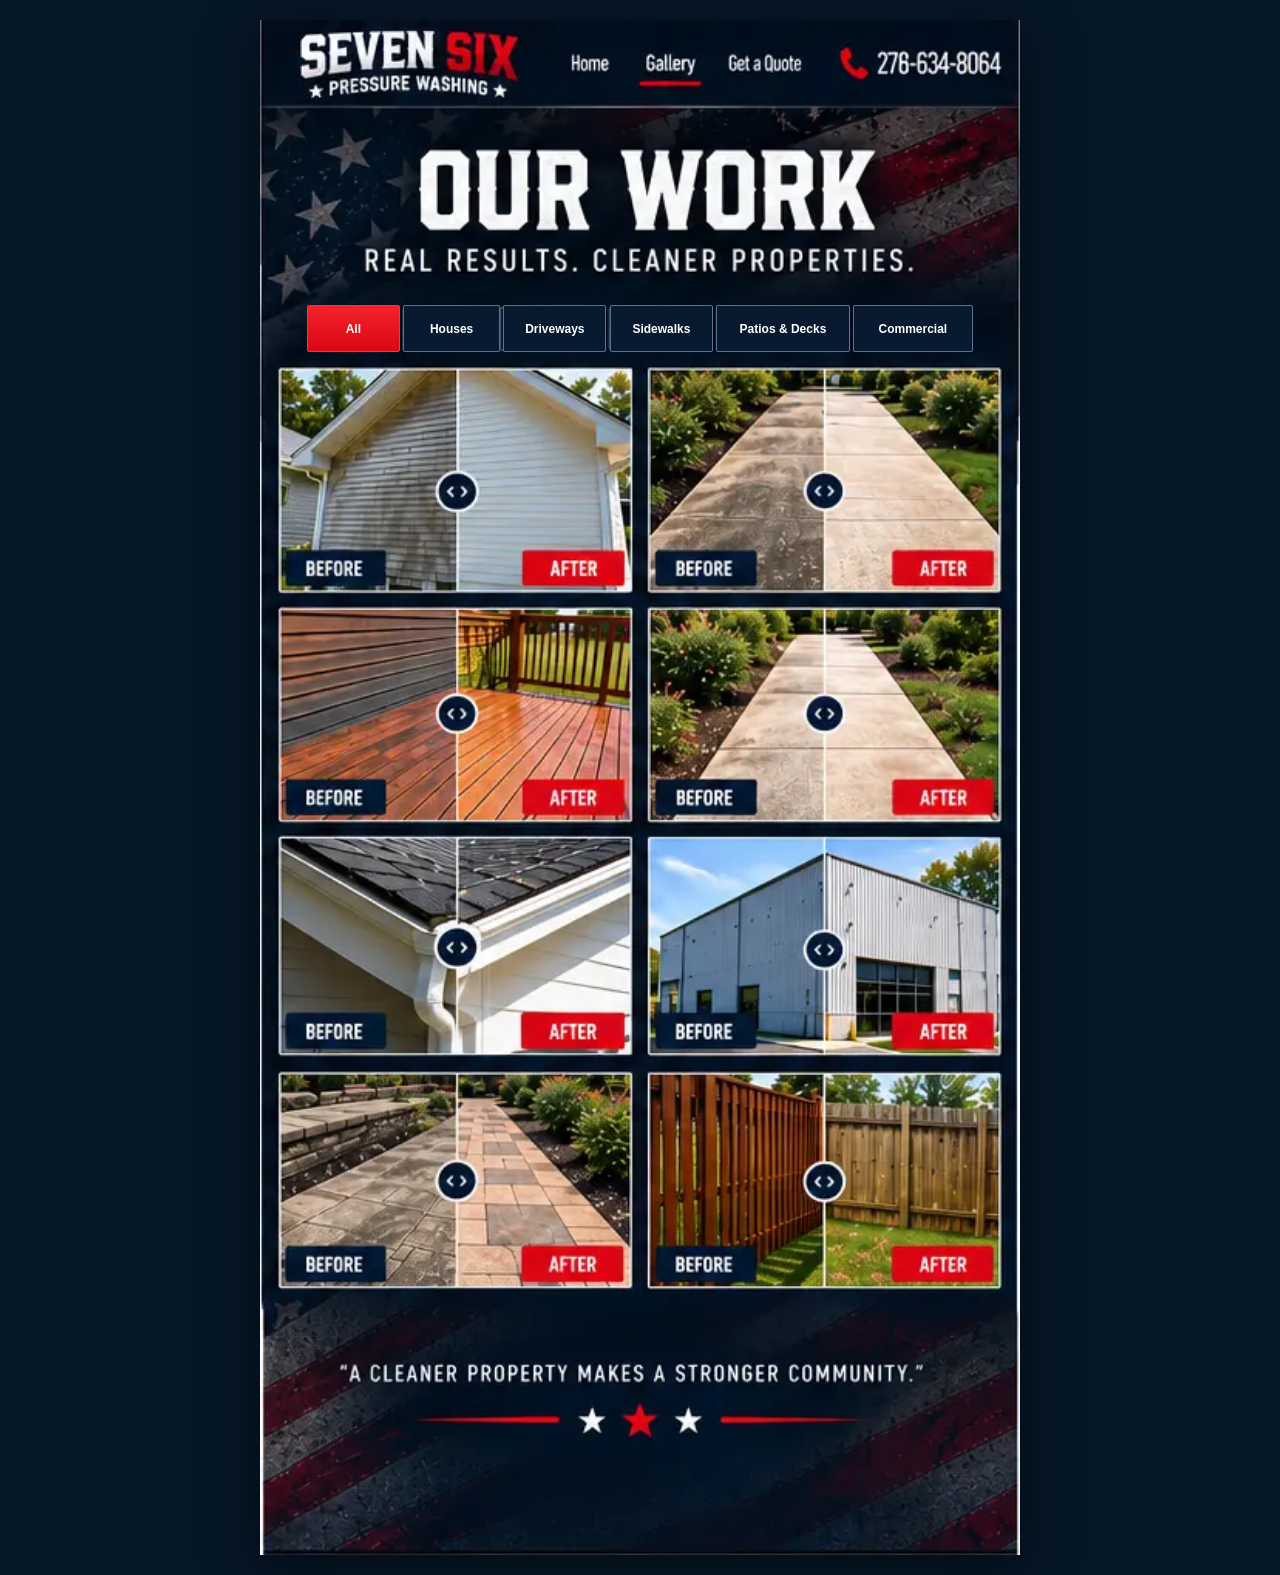
==== gallery.html @ 6d21f6ab "Bust cached site assets after artwork repair" ====
<!doctype html>
<html lang="en">
  <head>
    <meta charset="utf-8">
    <meta name="viewport" content="width=device-width, initial-scale=1">
    <meta name="description" content="See pressure-washing results from Seven Six Pressure Washing LLC.">
    <title>Gallery | Seven Six Pressure Washing LLC</title>
    <link rel="stylesheet" href="styles.css?v=20260911b">
  </head>
  <body>
    <main class="page-shell gallery-page">
      <img class="page-art" src="assets/gallery.webp?v=20260911b" width="492" height="994" alt="Seven Six Pressure Washing before-and-after project gallery">

      <a class="hotspot g-logo" href="index.html" aria-label="Seven Six Pressure Washing home"></a>
      <a class="hotspot g-home" href="index.html" aria-label="Home"></a>
      <a class="hotspot g-gallery" href="gallery.html" aria-label="Gallery" aria-current="page"></a>
      <a class="hotspot g-quote" href="quote.html" aria-label="Get a Quote"></a>
      <a class="hotspot g-phone" href="tel:+12766348064" aria-label="Call 276-634-8064"></a>

      <div class="gallery-filters" role="group" aria-label="Filter gallery">
        <button class="gallery-filter active" type="button" data-filter="all" aria-pressed="true">All</button>
        <button class="gallery-filter" type="button" data-filter="houses" aria-pressed="false">Houses</button>
        <button class="gallery-filter" type="button" data-filter="driveways" aria-pressed="false">Driveways</button>
        <button class="gallery-filter" type="button" data-filter="sidewalks" aria-pressed="false">Sidewalks</button>
        <button class="gallery-filter" type="button" data-filter="patios" aria-pressed="false">Patios &amp; Decks</button>
        <button class="gallery-filter" type="button" data-filter="commercial" aria-pressed="false">Commercial</button>
      </div>

      <div class="gallery-card gc-1" data-category="houses" aria-hidden="true"></div>
      <div class="gallery-card gc-2" data-category="sidewalks" aria-hidden="true"></div>
      <div class="gallery-card gc-3" data-category="patios" aria-hidden="true"></div>
      <div class="gallery-card gc-4" data-category="sidewalks" aria-hidden="true"></div>
      <div class="gallery-card gc-5" data-category="houses" aria-hidden="true"></div>
      <div class="gallery-card gc-6" data-category="commercial" aria-hidden="true"></div>
      <div class="gallery-card gc-7" data-category="driveways" aria-hidden="true"></div>
      <div class="gallery-card gc-8" data-category="patios" aria-hidden="true"></div>
    </main>
    <script src="script.js?v=20260911b"></script>
  </body>
</html>
---- styles.css ----
:root {
  color-scheme: dark;
  --navy: #061728;
  --navy-deep: #00101f;
  --red: #ed111d;
}

* {
  box-sizing: border-box;
}

html,
body {
  margin: 0;
  min-height: 100%;
  background: var(--navy);
  font-family: Arial, Helvetica, sans-serif;
}

.page-shell {
  position: relative;
  width: min(100vw, 760px);
  margin: 0 auto;
  overflow: hidden;
  background: var(--navy);
  line-height: 0;
}

.home-page {
  aspect-ratio: 512 / 994;
}

.gallery-page {
  aspect-ratio: 492 / 994;
}

.quote-page {
  aspect-ratio: 511 / 994;
}

.page-art {
  display: block;
  width: 100%;
  height: 100%;
  object-fit: fill;
}

.hotspot {
  position: absolute;
  z-index: 30;
  display: block;
  border-radius: 3px;
}

.hotspot:focus-visible,
.gallery-filter:focus-visible,
.qf:focus-visible,
.q-checks input:focus-visible,
.q-submit:focus-visible {
  outline: 3px solid #fff;
  outline-offset: -3px;
  box-shadow: 0 0 0 2px var(--red);
}

/* Home navigation and quote buttons */
.h-logo { left: 3%; top: 0; width: 35%; height: 5.7%; }
.h-home { left: 41.5%; top: 0; width: 10.5%; height: 5.7%; }
.h-gallery { left: 52%; top: 0; width: 10%; height: 5.7%; }
.h-quote { left: 62%; top: 0; width: 14%; height: 5.7%; }
.h-phone { left: 76%; top: 0; width: 24%; height: 5.7%; }
.h-cta1 { left: 8.9%; top: 37.1%; width: 46.2%; height: 4.5%; }
.h-cta2 { left: 24.1%; top: 76.1%; width: 52%; height: 4.9%; }

/* Gallery navigation */
.g-logo { left: 2%; top: 0; width: 35%; height: 5.7%; }
.g-home { left: 38.5%; top: 0; width: 10%; height: 5.7%; }
.g-gallery { left: 48.5%; top: 0; width: 12%; height: 5.7%; }
.g-quote { left: 60.5%; top: 0; width: 16%; height: 5.7%; }
.g-phone { left: 76.5%; top: 0; width: 23.5%; height: 5.7%; }

.gallery-filters {
  position: absolute;
  z-index: 25;
  left: 6.15%;
  top: 18.55%;
  width: 87.65%;
  height: 3.1%;
  display: grid;
  grid-template-columns: 14% 14.5% 15.5% 15.5% 20% 18%;
  gap: 0.5%;
  line-height: 1;
}

.gallery-filter {
  min-width: 0;
  padding: 0;
  border: 1px solid rgba(154, 179, 203, 0.58);
  border-radius: 2px;
  background: #071a30;
  color: #fff;
  font: 700 clamp(7px, 1.55vw, 12px) / 1 "Arial Narrow", Arial, sans-serif;
  cursor: pointer;
}

.gallery-filter.active {
  border-color: #ff3340;
  background: linear-gradient(#f3222c, #d90815);
}

.gallery-card {
  position: absolute;
  z-index: 20;
  border-radius: 2px;
  background: transparent;
  pointer-events: none;
  transition: background-color 160ms ease;
}

.gallery-card.dimmed {
  background: rgba(0, 12, 25, 0.78);
}

.gc-1 { left: 2.4%; top: 22.7%; width: 46.4%; height: 14.6%; }
.gc-2 { left: 51%; top: 22.7%; width: 46.5%; height: 14.6%; }
.gc-3 { left: 2.4%; top: 38.2%; width: 46.4%; height: 14.2%; }
.gc-4 { left: 51%; top: 38.2%; width: 46.5%; height: 14.2%; }
.gc-5 { left: 2.4%; top: 53.2%; width: 46.4%; height: 14.2%; }
.gc-6 { left: 51%; top: 53.2%; width: 46.5%; height: 14.2%; }
.gc-7 { left: 2.4%; top: 68.5%; width: 46.4%; height: 14.3%; }
.gc-8 { left: 51%; top: 68.5%; width: 46.5%; height: 14.3%; }

/* Quote navigation and contact links */
.q-logo { left: 2%; top: 0; width: 35%; height: 5.7%; }
.q-home { left: 37%; top: 0; width: 10%; height: 5.7%; }
.q-gallery { left: 46.5%; top: 0; width: 12%; height: 5.7%; }
.q-quote { left: 57.5%; top: 0; width: 17%; height: 5.7%; }
.q-phone { left: 74%; top: 0; width: 26%; height: 5.7%; }
.q-contact-phone { left: 59%; top: 32.8%; width: 37%; height: 3.6%; }
.q-email { left: 59%; top: 36.4%; width: 40%; height: 3.6%; }

.hours-cover {
  position: absolute;
  z-index: 12;
  left: 56.75%;
  top: 45.35%;
  width: 43.25%;
  height: 9.8%;
  background:
    radial-gradient(circle at 14% 25%, rgba(34, 58, 80, 0.22), transparent 42%),
    linear-gradient(180deg, #001529 0%, #000d1c 100%);
}

.overlay-form {
  position: absolute;
  z-index: 25;
  inset: 0;
  margin: 0;
  border: 0;
  line-height: 1.15;
  pointer-events: none;
}

.qf,
.q-checks,
.q-submit,
.q-status {
  position: absolute;
  pointer-events: auto;
}

.qf {
  min-width: 0;
  border: 1px solid rgba(7, 25, 45, 0.18);
  border-radius: 2px;
  background: rgba(255, 255, 255, 0.97);
  color: #10243b;
  font-size: clamp(8px, 2.05vw, 14px);
  line-height: normal;
  outline: none;
  padding: 0 1.7%;
}

.qf:focus {
  border-color: var(--red);
  box-shadow: inset 0 0 0 1px var(--red);
}

.qf-name { left: 3.65%; top: 31.15%; width: 49.2%; height: 2.85%; }
.qf-phone { left: 3.65%; top: 34.55%; width: 49.2%; height: 2.85%; }
.qf-email { left: 3.65%; top: 37.95%; width: 49.2%; height: 2.85%; }
.qf-address { left: 3.65%; top: 41.35%; width: 49.2%; height: 2.85%; }
.qf-type { left: 3.65%; top: 46.55%; width: 49.2%; height: 2.95%; padding-right: 1%; }
.qf-sqft { left: 3.65%; top: 50.05%; width: 49.2%; height: 2.85%; }

.q-checks {
  left: 3.75%;
  top: 55.95%;
  width: 49.1%;
  height: 7.15%;
  display: grid;
  grid-template-columns: 1fr 1.2fr;
  grid-template-rows: repeat(4, 1fr);
  grid-auto-flow: column;
  column-gap: 1.3%;
  margin: 0;
  padding: 0;
  border: 0;
  color: #0b2440;
  font-size: clamp(6px, 1.55vw, 10.5px);
  line-height: 1.05;
}

.q-checks label {
  display: flex;
  align-items: center;
  min-width: 0;
  white-space: nowrap;
}

.q-checks input {
  width: clamp(8px, 2.1vw, 14px);
  height: clamp(8px, 2.1vw, 14px);
  margin: 0 4px 0 0;
  accent-color: var(--red);
}

.qf-details {
  left: 3.65%;
  top: 64.6%;
  width: 49.2%;
  height: 6.6%;
  padding-top: 1.3%;
  resize: none;
}

.qf-contact { left: 3.65%; top: 73.6%; width: 24.7%; height: 2.85%; padding-right: 0.5%; }
.qf-time { left: 30.2%; top: 73.6%; width: 22.65%; height: 2.85%; padding-right: 0.5%; }

.q-submit {
  left: 3.65%;
  top: 77.55%;
  width: 49.2%;
  height: 3.5%;
  border: 0;
  border-radius: 2px;
  background: transparent;
  cursor: pointer;
}

.q-submit:hover,
.q-submit:focus-visible {
  background: rgba(255, 255, 255, 0.08);
}

.q-status {
  left: 3.65%;
  top: 81.25%;
  width: 49.2%;
  min-height: 3.4%;
  display: none;
  padding: 0.7%;
  border-radius: 2px;
  background: #fff;
  color: #10243b;
  font-size: clamp(7px, 1.55vw, 11px);
  line-height: 1.2;
  text-align: center;
}

.q-status.show {
  display: flex;
  align-items: center;
  justify-content: center;
}

.sr-only {
  position: absolute !important;
  width: 1px !important;
  height: 1px !important;
  padding: 0 !important;
  margin: -1px !important;
  overflow: hidden !important;
  clip: rect(0, 0, 0, 0) !important;
  white-space: nowrap !important;
  border: 0 !important;
}

@media (min-width: 761px) {
  body {
    padding: 20px 0;
  }

  .page-shell {
    box-shadow: 0 12px 50px rgba(0, 0, 0, 0.55);
  }
}

@media (prefers-reduced-motion: reduce) {
  .gallery-card {
    transition: none;
  }
}
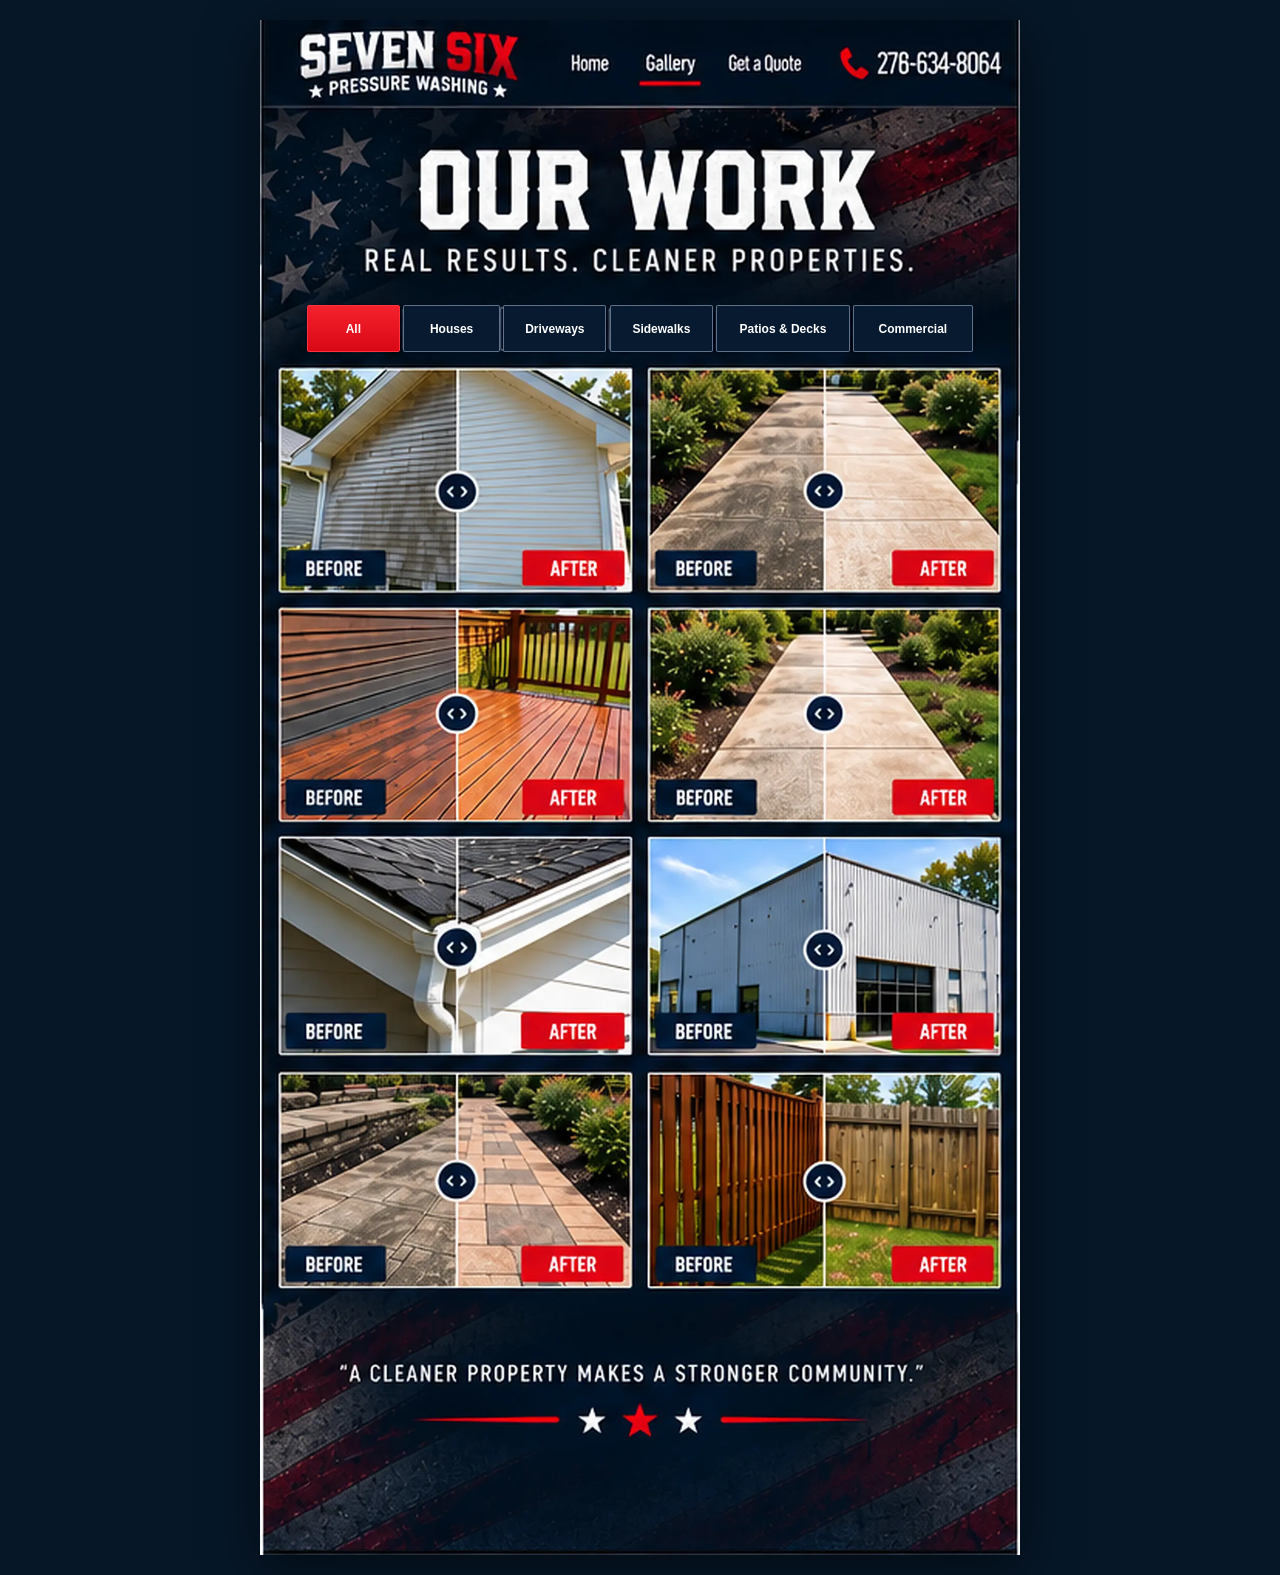
==== commit 134d10c7: "Sharpen page artwork without changing layout" ====
--- a/gallery.html
+++ b/gallery.html
@@ -5,11 +5,11 @@
     <meta name="viewport" content="width=device-width, initial-scale=1">
     <meta name="description" content="See pressure-washing results from Seven Six Pressure Washing LLC.">
     <title>Gallery | Seven Six Pressure Washing LLC</title>
-    <link rel="stylesheet" href="styles.css?v=20260911b">
+    <link rel="stylesheet" href="styles.css?v=20260911c">
   </head>
   <body>
     <main class="page-shell gallery-page">
-      <img class="page-art" src="assets/gallery.webp?v=20260911b" width="492" height="994" alt="Seven Six Pressure Washing before-and-after project gallery">
+      <img class="page-art" src="assets/gallery.webp?v=20260911c" width="492" height="994" alt="Seven Six Pressure Washing before-and-after project gallery">
 
       <a class="hotspot g-logo" href="index.html" aria-label="Seven Six Pressure Washing home"></a>
       <a class="hotspot g-home" href="index.html" aria-label="Home"></a>
--- a/styles.css
+++ b/styles.css
@@ -56,6 +56,7 @@
 .gallery-filter:focus-visible,
 .qf:focus-visible,
 .q-checks input:focus-visible,
+.photo-input:focus-visible + .photo-button,
 .q-submit:focus-visible {
   outline: 3px solid #fff;
   outline-offset: -3px;
@@ -162,6 +163,7 @@
 
 .qf,
 .q-checks,
+.photo-upload,
 .q-submit,
 .q-status {
   position: absolute;
@@ -200,13 +202,13 @@
   display: grid;
   grid-template-columns: 1fr 1.2fr;
   grid-template-rows: repeat(4, 1fr);
-  grid-auto-flow: column;
   column-gap: 1.3%;
   margin: 0;
-  padding: 0;
+  padding: 0.15% 0.1%;
   border: 0;
+  background: rgba(255, 255, 255, 0.98);
   color: #0b2440;
-  font-size: clamp(6px, 1.55vw, 10.5px);
+  font-size: clamp(7px, 1.7vw, 12px);
   line-height: 1.05;
 }
 
@@ -228,9 +230,86 @@
   left: 3.65%;
   top: 64.6%;
   width: 49.2%;
-  height: 6.6%;
+  height: 3.45%;
   padding-top: 1.3%;
   resize: none;
+}
+
+.photo-upload {
+  left: 3.65%;
+  top: 68.35%;
+  width: 49.2%;
+  height: 3.1%;
+  display: grid;
+  grid-template-columns: minmax(0, 1fr) 34%;
+  grid-template-rows: auto auto;
+  column-gap: 2%;
+  align-content: center;
+  padding: 0.25% 0.3% 0.2% 0.7%;
+  border: 1px solid rgba(7, 25, 45, 0.18);
+  border-radius: 2px;
+  background: rgba(247, 249, 251, 0.98);
+  color: #10243b;
+  text-align: left;
+}
+
+.photo-title {
+  grid-column: 1;
+  grid-row: 1;
+  align-self: end;
+  font: 800 clamp(7px, 1.7vw, 12px) / 1 "Arial Narrow", Arial, sans-serif;
+  letter-spacing: 0.04em;
+}
+
+.photo-title span {
+  color: #667484;
+  font-size: 0.82em;
+}
+
+.photo-input {
+  position: absolute;
+  width: 1px;
+  height: 1px;
+  overflow: hidden;
+  clip: rect(0, 0, 0, 0);
+  white-space: nowrap;
+}
+
+.photo-button {
+  grid-column: 2;
+  grid-row: 1 / 3;
+  display: flex;
+  align-items: center;
+  justify-content: center;
+  min-height: 0;
+  border: 1px solid #ff4650;
+  border-radius: 3px;
+  background: linear-gradient(#f5222e, #d90815);
+  color: #fff;
+  font: 800 clamp(7px, 1.65vw, 12px) / 1 Arial, sans-serif;
+  cursor: pointer;
+}
+
+.photo-button:hover {
+  background: #ff2935;
+}
+
+.photo-selection {
+  grid-column: 1;
+  grid-row: 2;
+  align-self: start;
+  min-height: 1em;
+  overflow: hidden;
+  color: #667484;
+  font-size: clamp(6px, 1.35vw, 10px);
+  line-height: 1.1;
+  text-overflow: ellipsis;
+  white-space: nowrap;
+}
+
+.photo-selection.error {
+  color: #c50d18;
+  font-weight: 700;
 }
 
 .qf-contact { left: 3.65%; top: 73.6%; width: 24.7%; height: 2.85%; padding-right: 0.5%; }
@@ -285,6 +364,15 @@
   border: 0 !important;
 }
 
+.honeypot {
+  position: absolute !important;
+  left: -9999px !important;
+  width: 1px !important;
+  height: 1px !important;
+  opacity: 0 !important;
+  pointer-events: none !important;
+}
+
 @media (min-width: 761px) {
   body {
     padding: 20px 0;
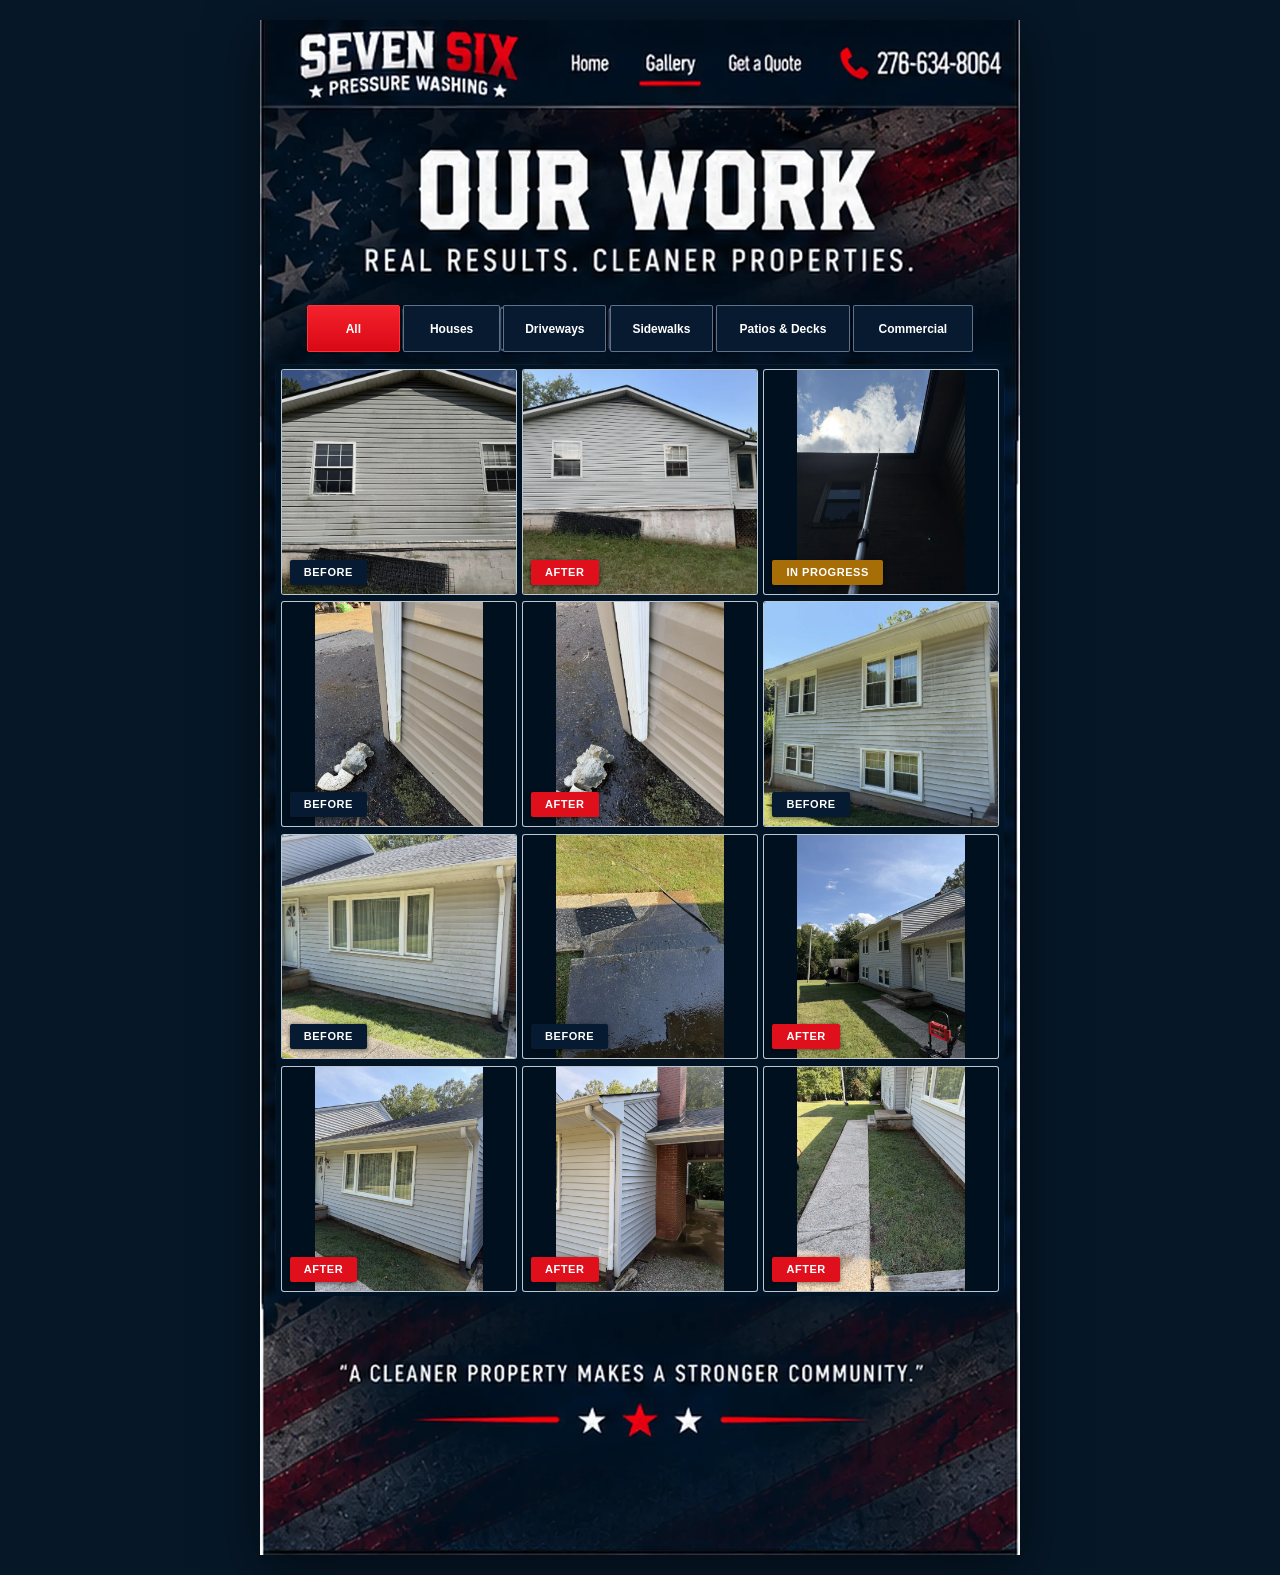
==== commit 82583945: "Add twelve real project photos to gallery" ====
--- a/gallery.html
+++ b/gallery.html
@@ -5,7 +5,7 @@
     <meta name="viewport" content="width=device-width, initial-scale=1">
     <meta name="description" content="See pressure-washing results from Seven Six Pressure Washing LLC.">
     <title>Gallery | Seven Six Pressure Washing LLC</title>
-    <link rel="stylesheet" href="styles.css?v=20260911c">
+    <link rel="stylesheet" href="styles.css?v=20260911g">
   </head>
   <body>
     <main class="page-shell gallery-page">
@@ -26,15 +26,63 @@
         <button class="gallery-filter" type="button" data-filter="commercial" aria-pressed="false">Commercial</button>
       </div>
 
-      <div class="gallery-card gc-1" data-category="houses" aria-hidden="true"></div>
-      <div class="gallery-card gc-2" data-category="sidewalks" aria-hidden="true"></div>
-      <div class="gallery-card gc-3" data-category="patios" aria-hidden="true"></div>
-      <div class="gallery-card gc-4" data-category="sidewalks" aria-hidden="true"></div>
-      <div class="gallery-card gc-5" data-category="houses" aria-hidden="true"></div>
-      <div class="gallery-card gc-6" data-category="commercial" aria-hidden="true"></div>
-      <div class="gallery-card gc-7" data-category="driveways" aria-hidden="true"></div>
-      <div class="gallery-card gc-8" data-category="patios" aria-hidden="true"></div>
+      <section class="real-gallery-grid" aria-label="Recent pressure-washing projects">
+        <button class="gallery-card landscape" type="button" data-category="houses" aria-label="View house siding before cleaning">
+          <img src="assets/gallery/house-gable-before.webp" width="1560" height="1170" alt="House siding before pressure washing" decoding="async">
+          <span class="gallery-label before">Before</span>
+        </button>
+        <button class="gallery-card landscape" type="button" data-category="houses" aria-label="View house siding after cleaning">
+          <img src="assets/gallery/house-gable-after.webp" width="1560" height="1170" alt="House siding after pressure washing" decoding="async">
+          <span class="gallery-label after">After</span>
+        </button>
+        <button class="gallery-card portrait" type="button" data-category="houses" aria-label="View pressure washing in progress">
+          <img src="assets/gallery/washing-in-progress.webp" width="1170" height="1560" alt="Pressure washing a house in progress" decoding="async">
+          <span class="gallery-label progress">In Progress</span>
+        </button>
+        <button class="gallery-card portrait" type="button" data-category="houses" aria-label="View downspout before cleaning">
+          <img src="assets/gallery/downspout-before.webp" width="1170" height="1560" alt="House siding and downspout before cleaning" loading="lazy" decoding="async">
+          <span class="gallery-label before">Before</span>
+        </button>
+        <button class="gallery-card portrait" type="button" data-category="houses" aria-label="View downspout after cleaning">
+          <img src="assets/gallery/downspout-after.webp" width="1170" height="1560" alt="House siding and downspout after cleaning" loading="lazy" decoding="async">
+          <span class="gallery-label after">After</span>
+        </button>
+        <button class="gallery-card landscape" type="button" data-category="houses" aria-label="View two-story siding before cleaning">
+          <img src="assets/gallery/house-side-before.webp" width="1560" height="1170" alt="Two-story house siding before pressure washing" loading="lazy" decoding="async">
+          <span class="gallery-label before">Before</span>
+        </button>
+        <button class="gallery-card landscape" type="button" data-category="houses" aria-label="View front siding before cleaning">
+          <img src="assets/gallery/house-front-before.webp" width="1560" height="1170" alt="Front of house before pressure washing" loading="lazy" decoding="async">
+          <span class="gallery-label before">Before</span>
+        </button>
+        <button class="gallery-card portrait" type="button" data-category="sidewalks" aria-label="View walkway before cleaning">
+          <img src="assets/gallery/walkway-before.webp" width="1170" height="1560" alt="Concrete walkway before pressure washing" loading="lazy" decoding="async">
+          <span class="gallery-label before">Before</span>
+        </button>
+        <button class="gallery-card portrait" type="button" data-category="houses" aria-label="View two-story siding after cleaning">
+          <img src="assets/gallery/house-side-after.webp" width="1170" height="1560" alt="Two-story house siding after pressure washing" loading="lazy" decoding="async">
+          <span class="gallery-label after">After</span>
+        </button>
+        <button class="gallery-card portrait" type="button" data-category="houses" aria-label="View front siding after cleaning">
+          <img src="assets/gallery/house-front-after.webp" width="1170" height="1560" alt="Front of house after pressure washing" loading="lazy" decoding="async">
+          <span class="gallery-label after">After</span>
+        </button>
+        <button class="gallery-card portrait" type="button" data-category="houses" aria-label="View clean house corner">
+          <img src="assets/gallery/house-corner-after.webp" width="1170" height="1560" alt="House corner and siding after pressure washing" loading="lazy" decoding="async">
+          <span class="gallery-label after">After</span>
+        </button>
+        <button class="gallery-card portrait" type="button" data-category="sidewalks" aria-label="View walkway after cleaning">
+          <img src="assets/gallery/walkway-after.webp" width="1170" height="1560" alt="Concrete walkway after pressure washing" loading="lazy" decoding="async">
+          <span class="gallery-label after">After</span>
+        </button>
+      </section>
+
+      <dialog id="galleryLightbox" class="gallery-lightbox" aria-label="Gallery photo viewer">
+        <button class="gallery-lightbox-close" type="button" aria-label="Close photo viewer">&times;</button>
+        <img id="galleryLightboxImage" alt="">
+        <p id="galleryLightboxCaption"></p>
+      </dialog>
     </main>
-    <script src="script.js?v=20260911b"></script>
+    <script src="script.js?v=20260911g"></script>
   </body>
 </html>
--- a/styles.css
+++ b/styles.css
@@ -109,26 +109,135 @@
 }
 
 .gallery-card {
+  position: relative;
+  min-width: 0;
+  min-height: 0;
+  overflow: hidden;
+  padding: 0;
+  border: 1px solid rgba(230, 239, 248, 0.82);
+  border-radius: 3px;
+  background: #00101f;
+  color: #fff;
+  cursor: zoom-in;
+  pointer-events: auto;
+  transition: opacity 160ms ease, filter 160ms ease, border-color 160ms ease;
+}
+
+.real-gallery-grid {
   position: absolute;
   z-index: 20;
-  border-radius: 2px;
-  background: transparent;
-  pointer-events: none;
-  transition: background-color 160ms ease;
+  left: 2.15%;
+  top: 22.45%;
+  width: 95.7%;
+  height: 60.65%;
+  display: grid;
+  grid-template-columns: repeat(3, minmax(0, 1fr));
+  grid-template-rows: repeat(4, minmax(0, 1fr));
+  gap: 0.7%;
+  padding: 0.55%;
+  background: #001426;
+  line-height: 1;
+}
+
+.gallery-card img {
+  display: block;
+  width: 100%;
+  height: 100%;
+  object-fit: cover;
+}
+
+.gallery-card.portrait img {
+  object-fit: contain;
+}
+
+.gallery-card:hover,
+.gallery-card:focus-visible {
+  border-color: #ff3340;
 }
 
 .gallery-card.dimmed {
-  background: rgba(0, 12, 25, 0.78);
-}
-
-.gc-1 { left: 2.4%; top: 22.7%; width: 46.4%; height: 14.6%; }
-.gc-2 { left: 51%; top: 22.7%; width: 46.5%; height: 14.6%; }
-.gc-3 { left: 2.4%; top: 38.2%; width: 46.4%; height: 14.2%; }
-.gc-4 { left: 51%; top: 38.2%; width: 46.5%; height: 14.2%; }
-.gc-5 { left: 2.4%; top: 53.2%; width: 46.4%; height: 14.2%; }
-.gc-6 { left: 51%; top: 53.2%; width: 46.5%; height: 14.2%; }
-.gc-7 { left: 2.4%; top: 68.5%; width: 46.4%; height: 14.3%; }
-.gc-8 { left: 51%; top: 68.5%; width: 46.5%; height: 14.3%; }
+  opacity: 0.12;
+  filter: grayscale(0.8);
+}
+
+.gallery-label {
+  position: absolute;
+  left: 3.5%;
+  bottom: 4%;
+  padding: 3% 6%;
+  border-radius: 2px;
+  color: #fff;
+  font: 800 clamp(7px, 1.45vw, 11px) / 1 "Arial Narrow", Arial, sans-serif;
+  letter-spacing: 0.05em;
+  text-transform: uppercase;
+  box-shadow: 0 1px 5px rgba(0, 0, 0, 0.55);
+}
+
+.gallery-label.before {
+  background: #061a31;
+}
+
+.gallery-label.after {
+  background: #df101c;
+}
+
+.gallery-label.progress {
+  background: #a76e08;
+}
+
+.gallery-lightbox {
+  width: min(92vw, 960px);
+  max-width: 92vw;
+  max-height: 92vh;
+  margin: auto;
+  padding: 14px;
+  overflow: hidden;
+  border: 1px solid rgba(255, 255, 255, 0.38);
+  border-radius: 6px;
+  background: #00101f;
+  color: #fff;
+  line-height: 1.25;
+  box-shadow: 0 20px 70px rgba(0, 0, 0, 0.7);
+}
+
+.gallery-lightbox[open] {
+  display: grid;
+  justify-items: center;
+}
+
+.gallery-lightbox::backdrop {
+  background: rgba(0, 8, 18, 0.88);
+}
+
+.gallery-lightbox img {
+  display: block;
+  max-width: 100%;
+  max-height: calc(92vh - 72px);
+  object-fit: contain;
+}
+
+.gallery-lightbox p {
+  margin: 10px 34px 0;
+  color: #fff;
+  font-size: 14px;
+  text-align: center;
+}
+
+.gallery-lightbox-close {
+  position: absolute;
+  z-index: 2;
+  top: 8px;
+  right: 8px;
+  width: 34px;
+  height: 34px;
+  padding: 0;
+  border: 1px solid rgba(255, 255, 255, 0.65);
+  border-radius: 50%;
+  background: rgba(0, 16, 31, 0.9);
+  color: #fff;
+  font: 700 26px / 30px Arial, sans-serif;
+  cursor: pointer;
+}
 
 /* Quote navigation and contact links */
 .q-logo { left: 2%; top: 0; width: 35%; height: 5.7%; }
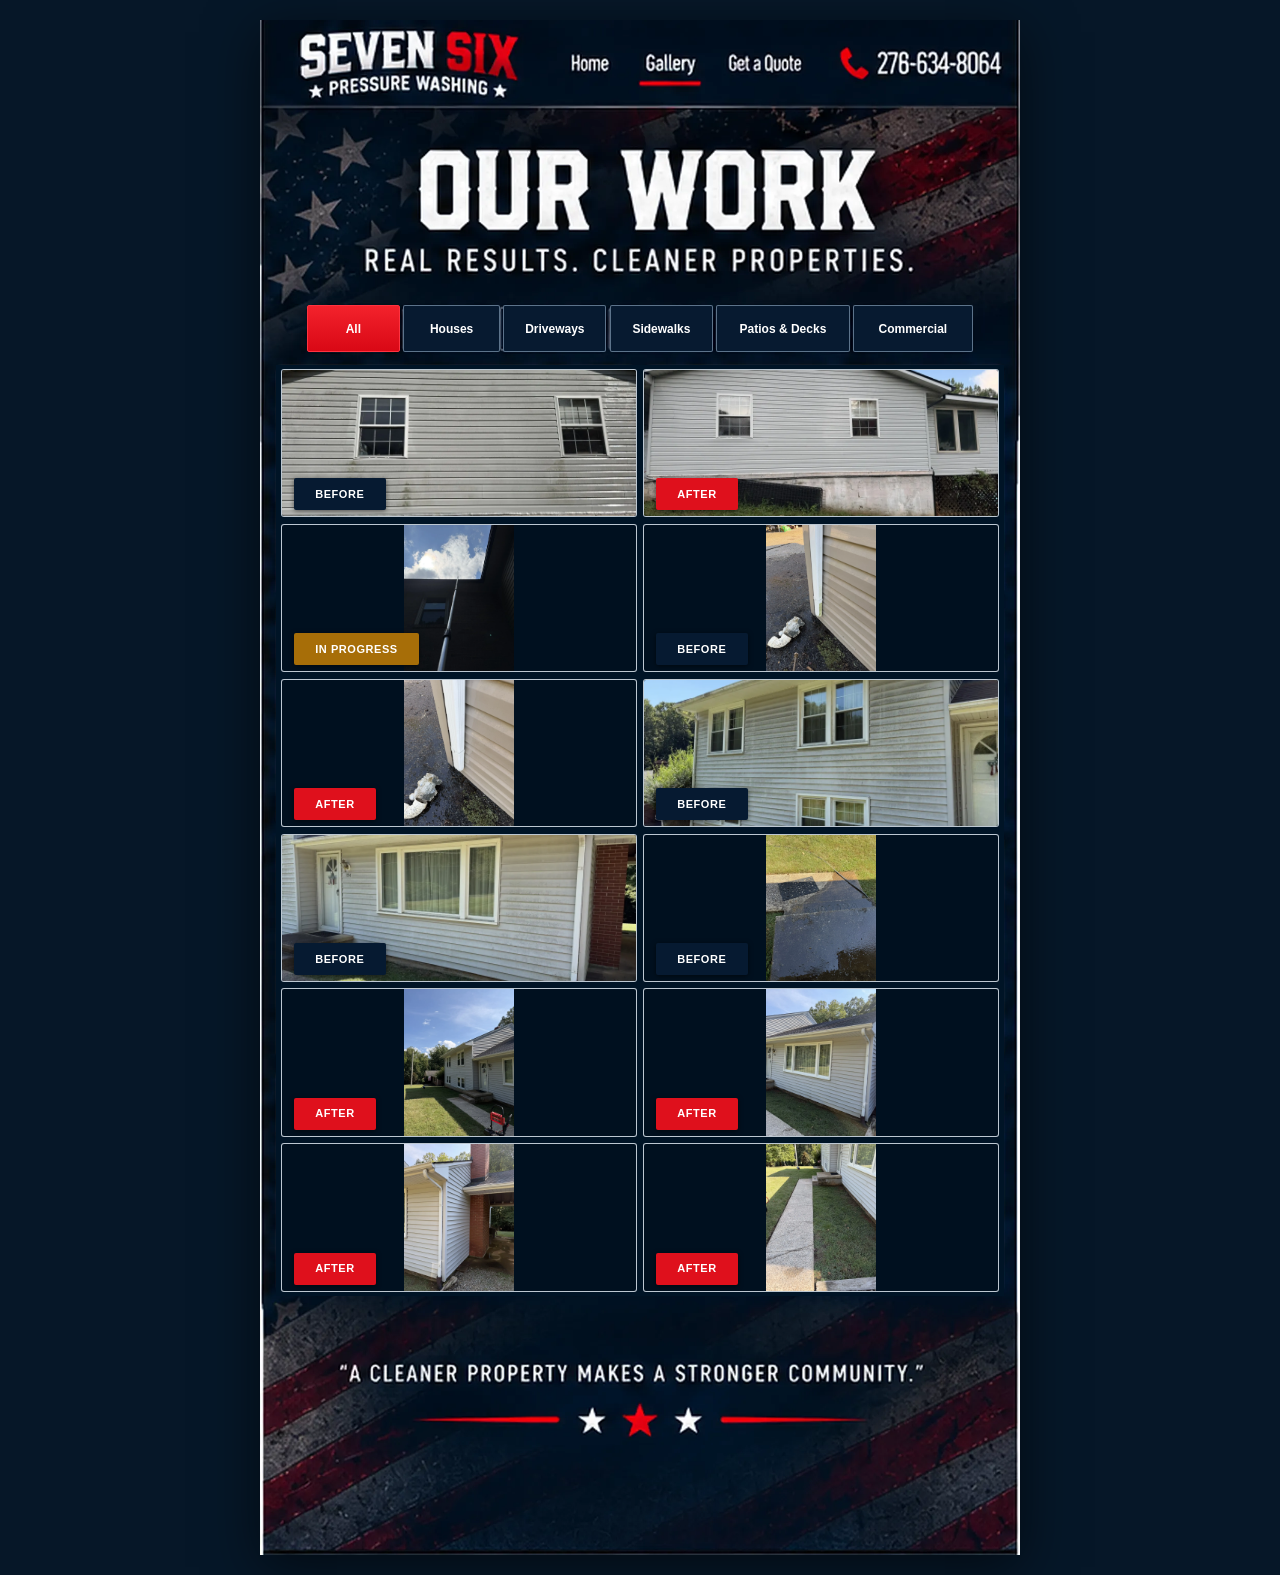
==== commit 7b0385cb: "Show gallery photos two across" ====
--- a/gallery.html
+++ b/gallery.html
@@ -5,7 +5,13 @@
     <meta name="viewport" content="width=device-width, initial-scale=1">
     <meta name="description" content="See pressure-washing results from Seven Six Pressure Washing LLC.">
     <title>Gallery | Seven Six Pressure Washing LLC</title>
-    <link rel="stylesheet" href="styles.css?v=20260911g">
+    <link rel="stylesheet" href="styles.css?v=20260911h">
+    <style>
+      .real-gallery-grid {
+        grid-template-columns: repeat(2, minmax(0, 1fr));
+        grid-template-rows: repeat(6, minmax(0, 1fr));
+      }
+    </style>
   </head>
   <body>
     <main class="page-shell gallery-page">
@@ -77,12 +83,12 @@
         </button>
       </section>
 
-      <dialog id="galleryLightbox" class="gallery-lightbox" aria-label="Gallery photo viewer">
+      <div id="galleryLightbox" class="gallery-lightbox" role="dialog" aria-modal="true" aria-label="Gallery photo viewer" aria-hidden="true">
         <button class="gallery-lightbox-close" type="button" aria-label="Close photo viewer">&times;</button>
         <img id="galleryLightboxImage" alt="">
         <p id="galleryLightboxCaption"></p>
-      </dialog>
+      </div>
     </main>
-    <script src="script.js?v=20260911g"></script>
+    <script src="script.js?v=20260911h"></script>
   </body>
 </html>
--- a/styles.css
+++ b/styles.css
@@ -186,34 +186,36 @@
 }
 
 .gallery-lightbox {
-  width: min(92vw, 960px);
-  max-width: 92vw;
-  max-height: 92vh;
-  margin: auto;
-  padding: 14px;
+  position: fixed;
+  z-index: 1000;
+  inset: 0;
+  display: none;
+  width: 100vw;
+  height: 100vh;
+  padding: 48px 16px 16px;
   overflow: hidden;
-  border: 1px solid rgba(255, 255, 255, 0.38);
-  border-radius: 6px;
-  background: #00101f;
+  border: 0;
+  background: rgba(0, 8, 18, 0.94);
   color: #fff;
   line-height: 1.25;
-  box-shadow: 0 20px 70px rgba(0, 0, 0, 0.7);
-}
-
-.gallery-lightbox[open] {
+}
+
+.gallery-lightbox.open {
   display: grid;
+  grid-template-rows: minmax(0, 1fr) auto;
+  gap: 10px;
   justify-items: center;
-}
-
-.gallery-lightbox::backdrop {
-  background: rgba(0, 8, 18, 0.88);
+  align-items: center;
 }
 
 .gallery-lightbox img {
   display: block;
   max-width: 100%;
-  max-height: calc(92vh - 72px);
+  max-height: calc(100vh - 100px);
   object-fit: contain;
+  border: 1px solid rgba(255, 255, 255, 0.42);
+  border-radius: 4px;
+  box-shadow: 0 18px 60px rgba(0, 0, 0, 0.72);
 }
 
 .gallery-lightbox p {
@@ -237,6 +239,10 @@
   color: #fff;
   font: 700 26px / 30px Arial, sans-serif;
   cursor: pointer;
+}
+
+body.gallery-lightbox-open {
+  overflow: hidden;
 }
 
 /* Quote navigation and contact links */
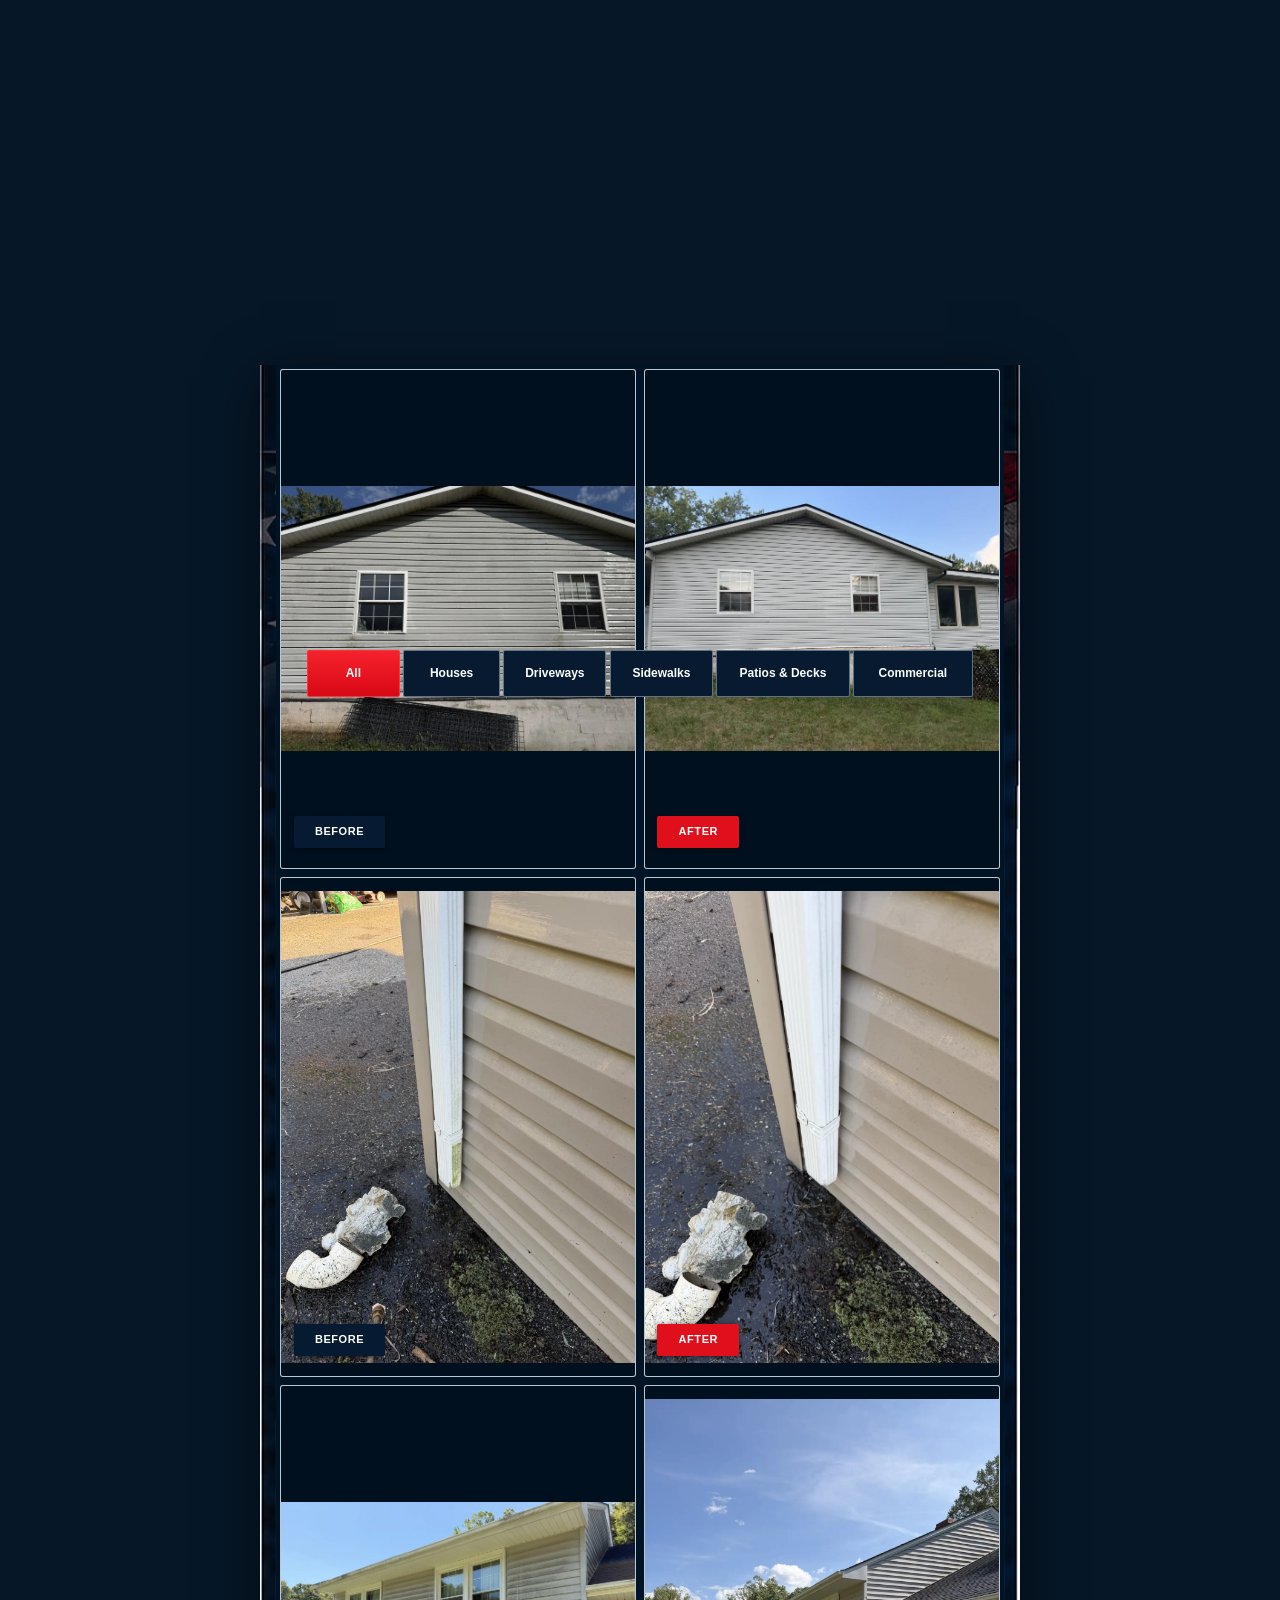
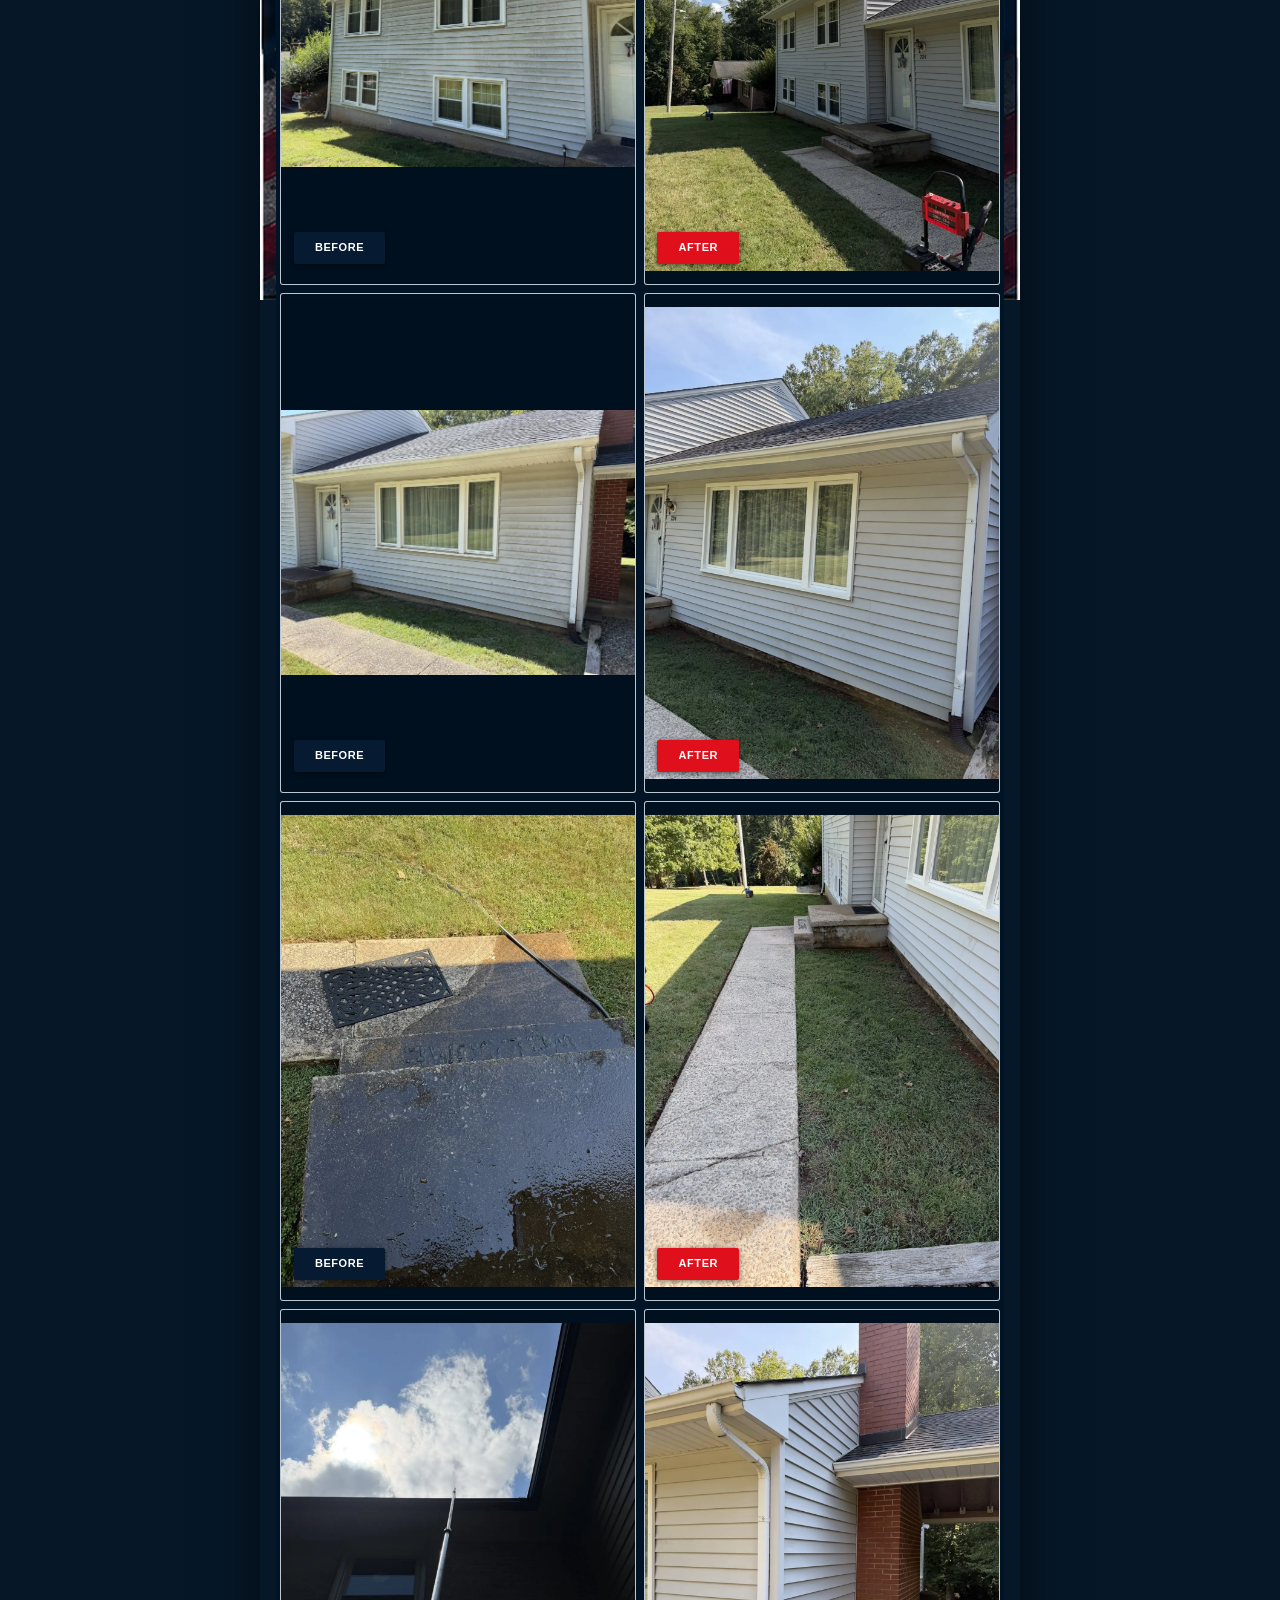
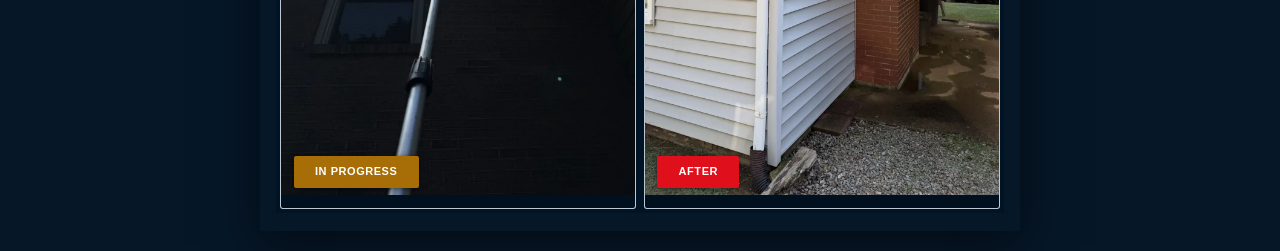
==== commit cc0d7210: "Make gallery scrollable with taller paired photos" ====
--- a/gallery.html
+++ b/gallery.html
@@ -7,9 +7,63 @@
     <title>Gallery | Seven Six Pressure Washing LLC</title>
     <link rel="stylesheet" href="styles.css?v=20260911h">
     <style>
+      .gallery-page {
+        aspect-ratio: auto;
+        min-height: 100vh;
+        overflow: visible;
+        padding-bottom: 18px;
+      }
+
+      .gallery-page > .page-art {
+        position: absolute;
+        z-index: 0;
+        top: 0;
+        left: 0;
+        width: 100%;
+        height: auto;
+      }
+
+      .gallery-page .g-logo,
+      .gallery-page .g-home,
+      .gallery-page .g-gallery,
+      .gallery-page .g-quote,
+      .gallery-page .g-phone {
+        height: calc(min(100vw, 760px) * 0.1152);
+      }
+
+      .gallery-page .gallery-filters {
+        top: calc(min(100vw, 760px) * 0.3748);
+        height: calc(min(100vw, 760px) * 0.0626);
+      }
+
       .real-gallery-grid {
+        position: relative;
+        z-index: 20;
+        left: auto;
+        top: auto;
+        width: 95.7%;
+        height: auto;
+        margin: calc(min(100vw, 760px) * 0.4536) auto 0;
+        display: grid;
         grid-template-columns: repeat(2, minmax(0, 1fr));
-        grid-template-rows: repeat(6, minmax(0, 1fr));
+        grid-template-rows: none;
+        grid-auto-rows: clamp(230px, 67vw, 500px);
+        gap: 8px;
+        padding: 4px;
+        background: #001426;
+      }
+
+      .gallery-card img,
+      .gallery-card.portrait img {
+        width: 100%;
+        height: 100%;
+        object-fit: contain;
+      }
+
+      @media (min-width: 760px) {
+        .real-gallery-grid {
+          grid-auto-rows: 500px;
+        }
       }
     </style>
   </head>
@@ -41,10 +95,7 @@
           <img src="assets/gallery/house-gable-after.webp" width="1560" height="1170" alt="House siding after pressure washing" decoding="async">
           <span class="gallery-label after">After</span>
         </button>
-        <button class="gallery-card portrait" type="button" data-category="houses" aria-label="View pressure washing in progress">
-          <img src="assets/gallery/washing-in-progress.webp" width="1170" height="1560" alt="Pressure washing a house in progress" decoding="async">
-          <span class="gallery-label progress">In Progress</span>
-        </button>
+
         <button class="gallery-card portrait" type="button" data-category="houses" aria-label="View downspout before cleaning">
           <img src="assets/gallery/downspout-before.webp" width="1170" height="1560" alt="House siding and downspout before cleaning" loading="lazy" decoding="async">
           <span class="gallery-label before">Before</span>
@@ -53,32 +104,40 @@
           <img src="assets/gallery/downspout-after.webp" width="1170" height="1560" alt="House siding and downspout after cleaning" loading="lazy" decoding="async">
           <span class="gallery-label after">After</span>
         </button>
+
         <button class="gallery-card landscape" type="button" data-category="houses" aria-label="View two-story siding before cleaning">
           <img src="assets/gallery/house-side-before.webp" width="1560" height="1170" alt="Two-story house siding before pressure washing" loading="lazy" decoding="async">
-          <span class="gallery-label before">Before</span>
-        </button>
-        <button class="gallery-card landscape" type="button" data-category="houses" aria-label="View front siding before cleaning">
-          <img src="assets/gallery/house-front-before.webp" width="1560" height="1170" alt="Front of house before pressure washing" loading="lazy" decoding="async">
-          <span class="gallery-label before">Before</span>
-        </button>
-        <button class="gallery-card portrait" type="button" data-category="sidewalks" aria-label="View walkway before cleaning">
-          <img src="assets/gallery/walkway-before.webp" width="1170" height="1560" alt="Concrete walkway before pressure washing" loading="lazy" decoding="async">
           <span class="gallery-label before">Before</span>
         </button>
         <button class="gallery-card portrait" type="button" data-category="houses" aria-label="View two-story siding after cleaning">
           <img src="assets/gallery/house-side-after.webp" width="1170" height="1560" alt="Two-story house siding after pressure washing" loading="lazy" decoding="async">
           <span class="gallery-label after">After</span>
         </button>
+
+        <button class="gallery-card landscape" type="button" data-category="houses" aria-label="View front siding before cleaning">
+          <img src="assets/gallery/house-front-before.webp" width="1560" height="1170" alt="Front of house before pressure washing" loading="lazy" decoding="async">
+          <span class="gallery-label before">Before</span>
+        </button>
         <button class="gallery-card portrait" type="button" data-category="houses" aria-label="View front siding after cleaning">
           <img src="assets/gallery/house-front-after.webp" width="1170" height="1560" alt="Front of house after pressure washing" loading="lazy" decoding="async">
           <span class="gallery-label after">After</span>
         </button>
-        <button class="gallery-card portrait" type="button" data-category="houses" aria-label="View clean house corner">
-          <img src="assets/gallery/house-corner-after.webp" width="1170" height="1560" alt="House corner and siding after pressure washing" loading="lazy" decoding="async">
-          <span class="gallery-label after">After</span>
+
+        <button class="gallery-card portrait" type="button" data-category="sidewalks" aria-label="View walkway before cleaning">
+          <img src="assets/gallery/walkway-before.webp" width="1170" height="1560" alt="Concrete walkway before pressure washing" loading="lazy" decoding="async">
+          <span class="gallery-label before">Before</span>
         </button>
         <button class="gallery-card portrait" type="button" data-category="sidewalks" aria-label="View walkway after cleaning">
           <img src="assets/gallery/walkway-after.webp" width="1170" height="1560" alt="Concrete walkway after pressure washing" loading="lazy" decoding="async">
+          <span class="gallery-label after">After</span>
+        </button>
+
+        <button class="gallery-card portrait" type="button" data-category="houses" aria-label="View pressure washing in progress">
+          <img src="assets/gallery/washing-in-progress.webp" width="1170" height="1560" alt="Pressure washing a house in progress" loading="lazy" decoding="async">
+          <span class="gallery-label progress">In Progress</span>
+        </button>
+        <button class="gallery-card portrait" type="button" data-category="houses" aria-label="View clean house corner">
+          <img src="assets/gallery/house-corner-after.webp" width="1170" height="1560" alt="House corner and siding after pressure washing" loading="lazy" decoding="async">
           <span class="gallery-label after">After</span>
         </button>
       </section>
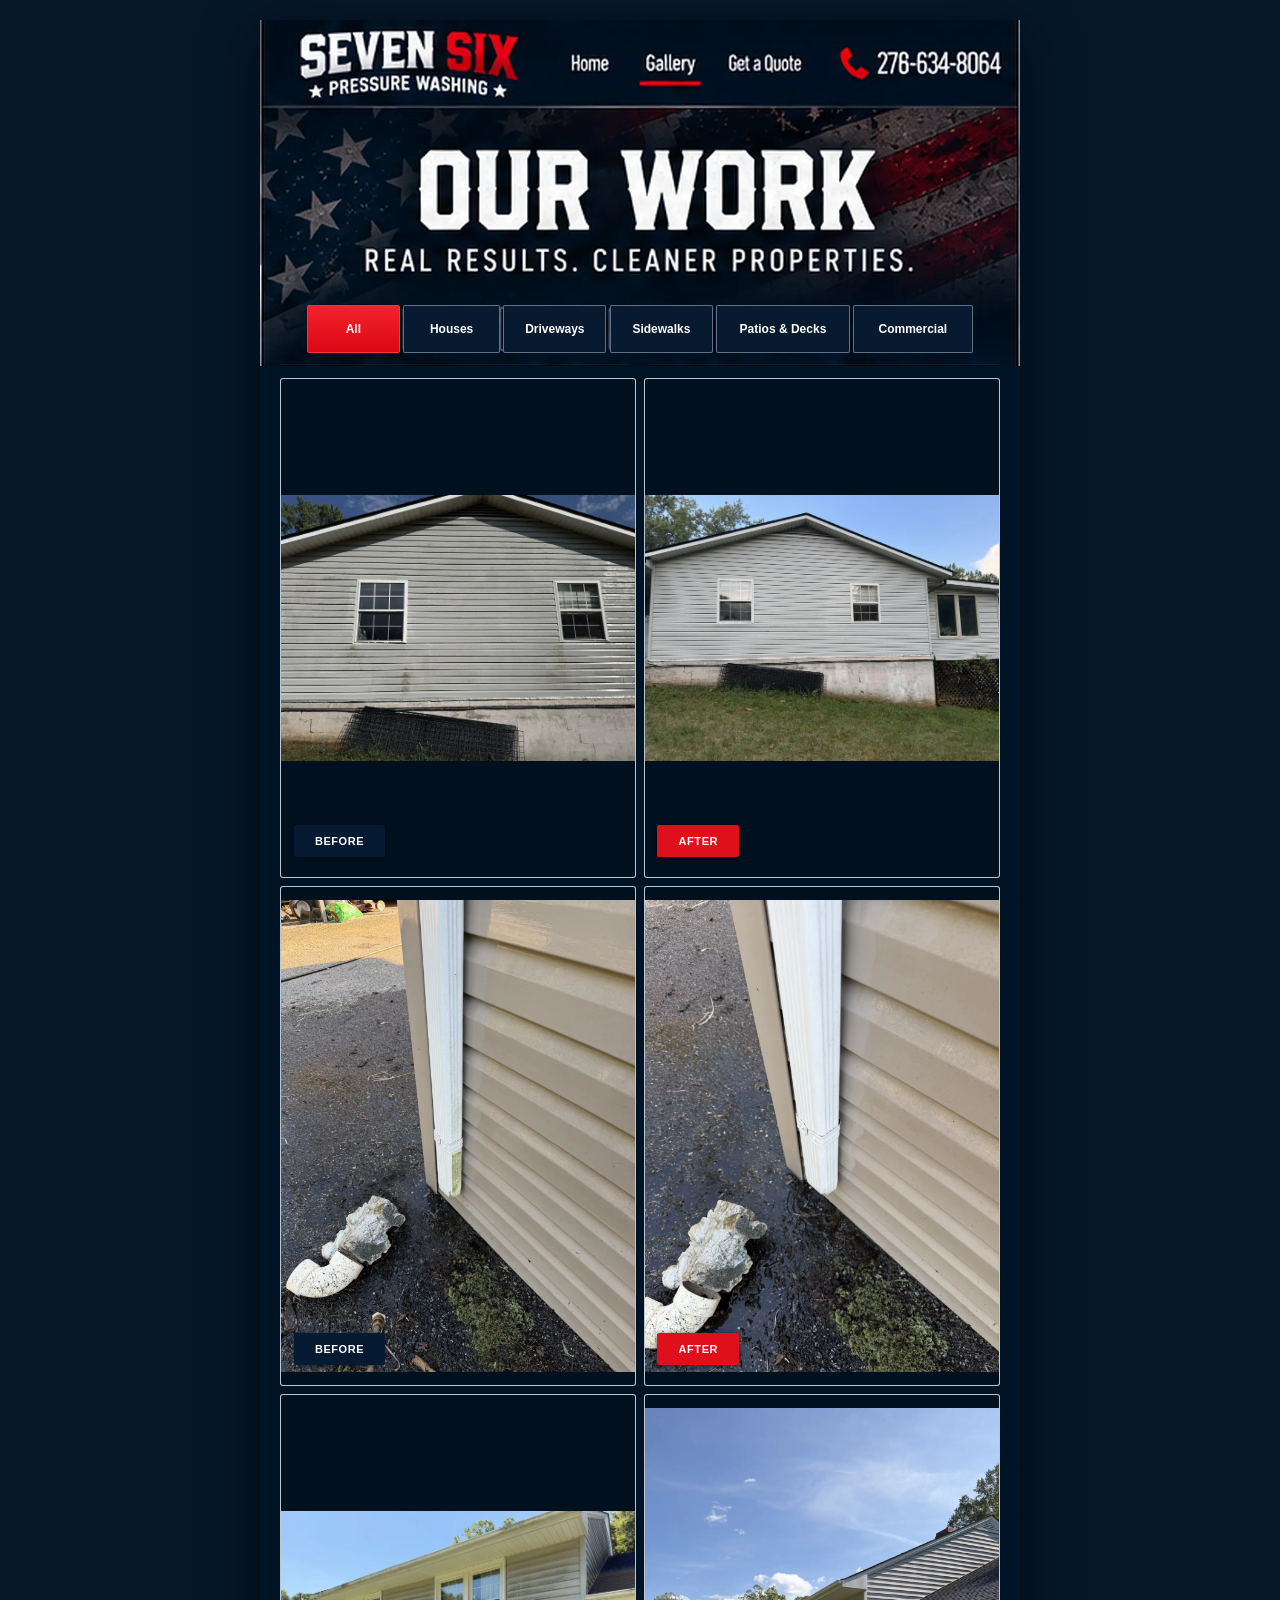
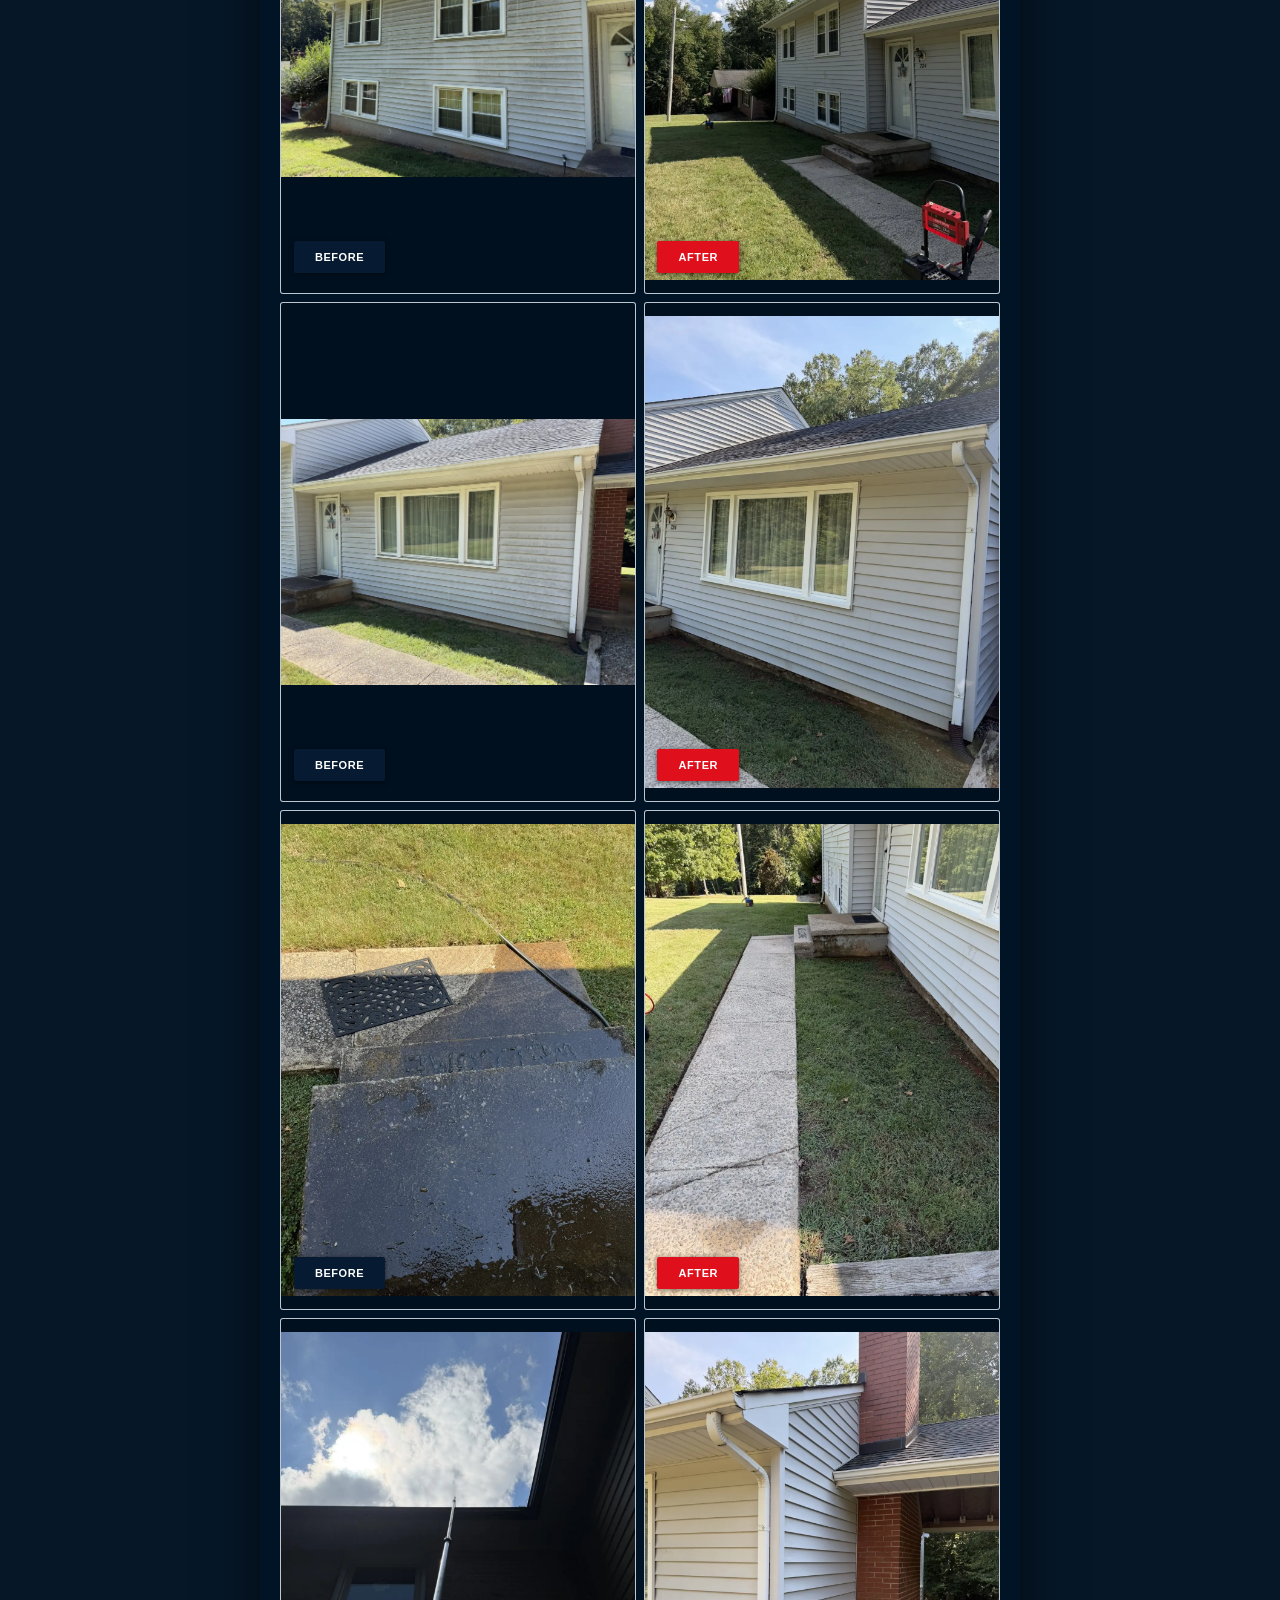
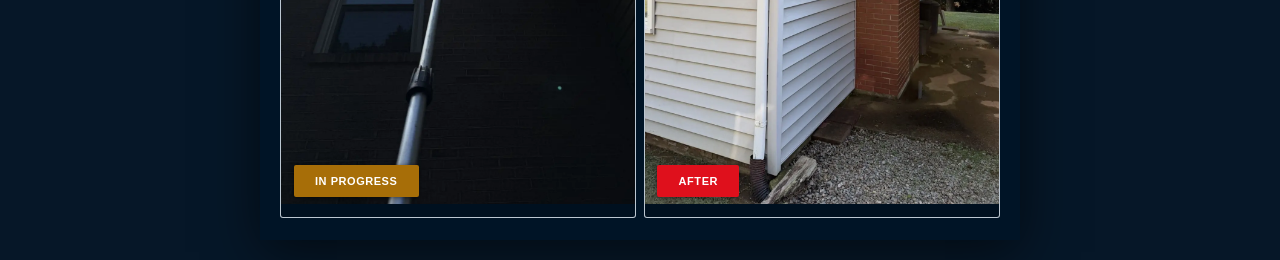
==== commit a5051055: "Fix scrolling gallery page layout" ====
--- a/gallery.html
+++ b/gallery.html
@@ -5,35 +5,46 @@
     <meta name="viewport" content="width=device-width, initial-scale=1">
     <meta name="description" content="See pressure-washing results from Seven Six Pressure Washing LLC.">
     <title>Gallery | Seven Six Pressure Washing LLC</title>
-    <link rel="stylesheet" href="styles.css?v=20260911h">
+    <link rel="stylesheet" href="styles.css?v=20260911i">
     <style>
       .gallery-page {
         aspect-ratio: auto;
         min-height: 100vh;
         overflow: visible;
         padding-bottom: 18px;
+        background: #001426;
       }
 
-      .gallery-page > .page-art {
+      .gallery-top {
+        position: relative;
+        width: 100%;
+        aspect-ratio: 492 / 224;
+        overflow: hidden;
+        background: #001426;
+        line-height: 0;
+      }
+
+      .gallery-top .page-art {
         position: absolute;
         z-index: 0;
         top: 0;
         left: 0;
         width: 100%;
         height: auto;
+        object-fit: initial;
       }
 
-      .gallery-page .g-logo,
-      .gallery-page .g-home,
-      .gallery-page .g-gallery,
-      .gallery-page .g-quote,
-      .gallery-page .g-phone {
-        height: calc(min(100vw, 760px) * 0.1152);
+      .gallery-top .g-logo,
+      .gallery-top .g-home,
+      .gallery-top .g-gallery,
+      .gallery-top .g-quote,
+      .gallery-top .g-phone {
+        height: 25.3%;
       }
 
-      .gallery-page .gallery-filters {
-        top: calc(min(100vw, 760px) * 0.3748);
-        height: calc(min(100vw, 760px) * 0.0626);
+      .gallery-top .gallery-filters {
+        top: 82.3%;
+        height: 13.8%;
       }
 
       .real-gallery-grid {
@@ -43,14 +54,15 @@
         top: auto;
         width: 95.7%;
         height: auto;
-        margin: calc(min(100vw, 760px) * 0.4536) auto 0;
+        margin: 8px auto 0;
         display: grid;
         grid-template-columns: repeat(2, minmax(0, 1fr));
         grid-template-rows: none;
-        grid-auto-rows: clamp(230px, 67vw, 500px);
+        grid-auto-rows: clamp(250px, 66vw, 500px);
         gap: 8px;
         padding: 4px;
         background: #001426;
+        line-height: 1;
       }
 
       .gallery-card img,
@@ -69,22 +81,24 @@
   </head>
   <body>
     <main class="page-shell gallery-page">
-      <img class="page-art" src="assets/gallery.webp?v=20260911c" width="492" height="994" alt="Seven Six Pressure Washing before-and-after project gallery">
+      <section class="gallery-top" aria-label="Gallery header">
+        <img class="page-art" src="assets/gallery.webp?v=20260911c" width="492" height="994" alt="Seven Six Pressure Washing before-and-after project gallery">
 
-      <a class="hotspot g-logo" href="index.html" aria-label="Seven Six Pressure Washing home"></a>
-      <a class="hotspot g-home" href="index.html" aria-label="Home"></a>
-      <a class="hotspot g-gallery" href="gallery.html" aria-label="Gallery" aria-current="page"></a>
-      <a class="hotspot g-quote" href="quote.html" aria-label="Get a Quote"></a>
-      <a class="hotspot g-phone" href="tel:+12766348064" aria-label="Call 276-634-8064"></a>
+        <a class="hotspot g-logo" href="index.html" aria-label="Seven Six Pressure Washing home"></a>
+        <a class="hotspot g-home" href="index.html" aria-label="Home"></a>
+        <a class="hotspot g-gallery" href="gallery.html" aria-label="Gallery" aria-current="page"></a>
+        <a class="hotspot g-quote" href="quote.html" aria-label="Get a Quote"></a>
+        <a class="hotspot g-phone" href="tel:+12766348064" aria-label="Call 276-634-8064"></a>
 
-      <div class="gallery-filters" role="group" aria-label="Filter gallery">
-        <button class="gallery-filter active" type="button" data-filter="all" aria-pressed="true">All</button>
-        <button class="gallery-filter" type="button" data-filter="houses" aria-pressed="false">Houses</button>
-        <button class="gallery-filter" type="button" data-filter="driveways" aria-pressed="false">Driveways</button>
-        <button class="gallery-filter" type="button" data-filter="sidewalks" aria-pressed="false">Sidewalks</button>
-        <button class="gallery-filter" type="button" data-filter="patios" aria-pressed="false">Patios &amp; Decks</button>
-        <button class="gallery-filter" type="button" data-filter="commercial" aria-pressed="false">Commercial</button>
-      </div>
+        <div class="gallery-filters" role="group" aria-label="Filter gallery">
+          <button class="gallery-filter active" type="button" data-filter="all" aria-pressed="true">All</button>
+          <button class="gallery-filter" type="button" data-filter="houses" aria-pressed="false">Houses</button>
+          <button class="gallery-filter" type="button" data-filter="driveways" aria-pressed="false">Driveways</button>
+          <button class="gallery-filter" type="button" data-filter="sidewalks" aria-pressed="false">Sidewalks</button>
+          <button class="gallery-filter" type="button" data-filter="patios" aria-pressed="false">Patios &amp; Decks</button>
+          <button class="gallery-filter" type="button" data-filter="commercial" aria-pressed="false">Commercial</button>
+        </div>
+      </section>
 
       <section class="real-gallery-grid" aria-label="Recent pressure-washing projects">
         <button class="gallery-card landscape" type="button" data-category="houses" aria-label="View house siding before cleaning">
@@ -148,6 +162,6 @@
         <p id="galleryLightboxCaption"></p>
       </div>
     </main>
-    <script src="script.js?v=20260911h"></script>
+    <script src="script.js?v=20260911i"></script>
   </body>
 </html>
